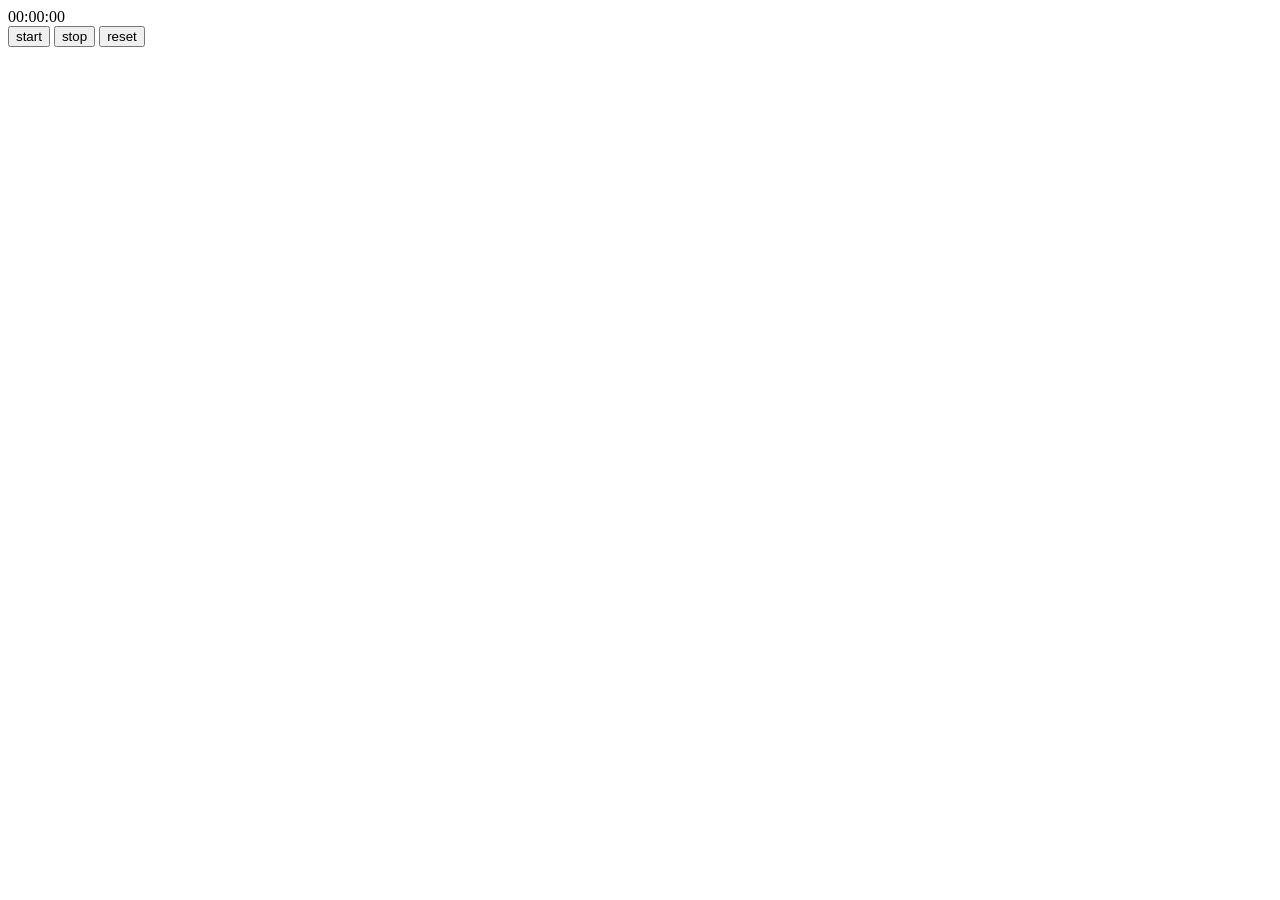
==== web.html @ 44307aca "First commit" ====
<!DOCTYPE html>
<html lang="en">
<head>
    <meta charset="UTF-8">
    <title>Connect HTML and JS</title>
    <link rel="stylesheet" href="style.css">
</head>
<body>

  <div id = 'timer'> 
    <span id = 'timedisplay'> 00:00:00 </span>
    <div class = 'button-container'> 
        <button class = 'start'> start </button>
        <button class = 'stop'> stop </button>
        <button class = 'reset'> reset </button> 
      </div>
  </div>

    <script src="Java.js"></script>
</body>
</html>
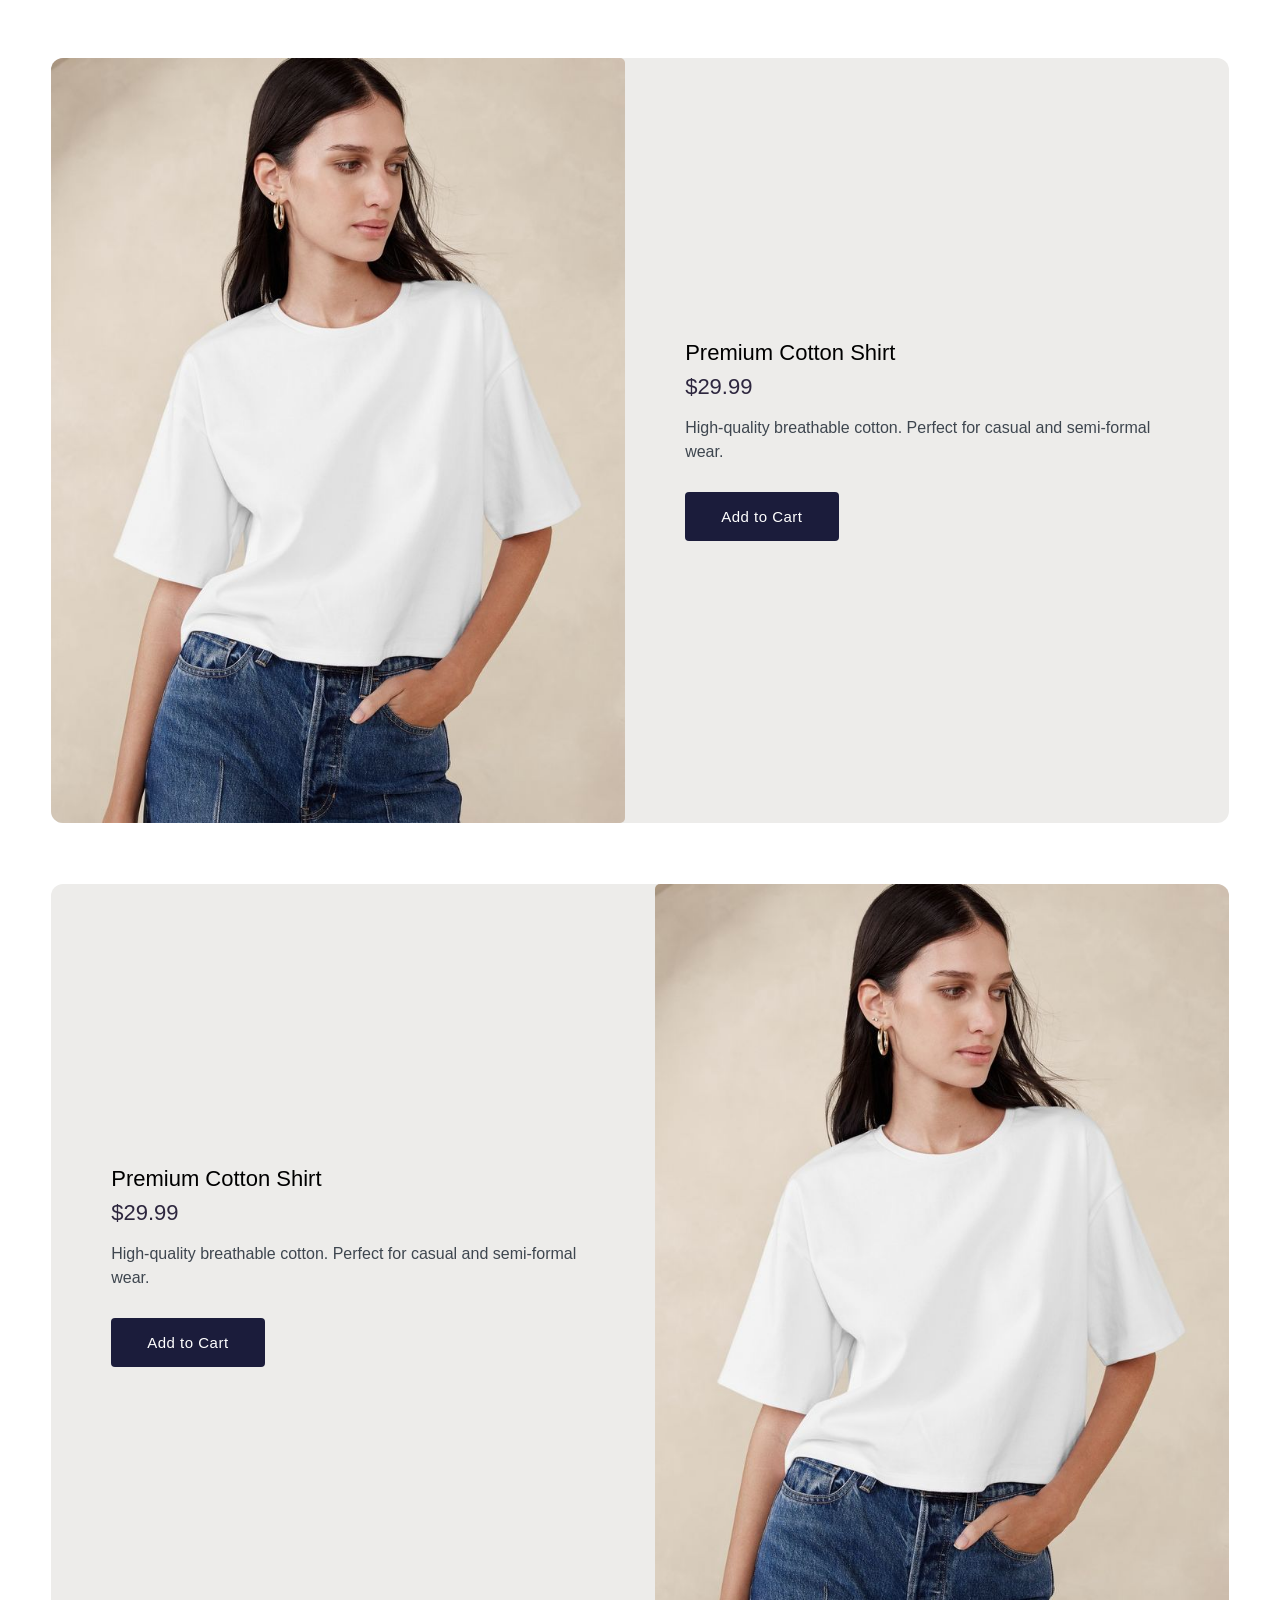
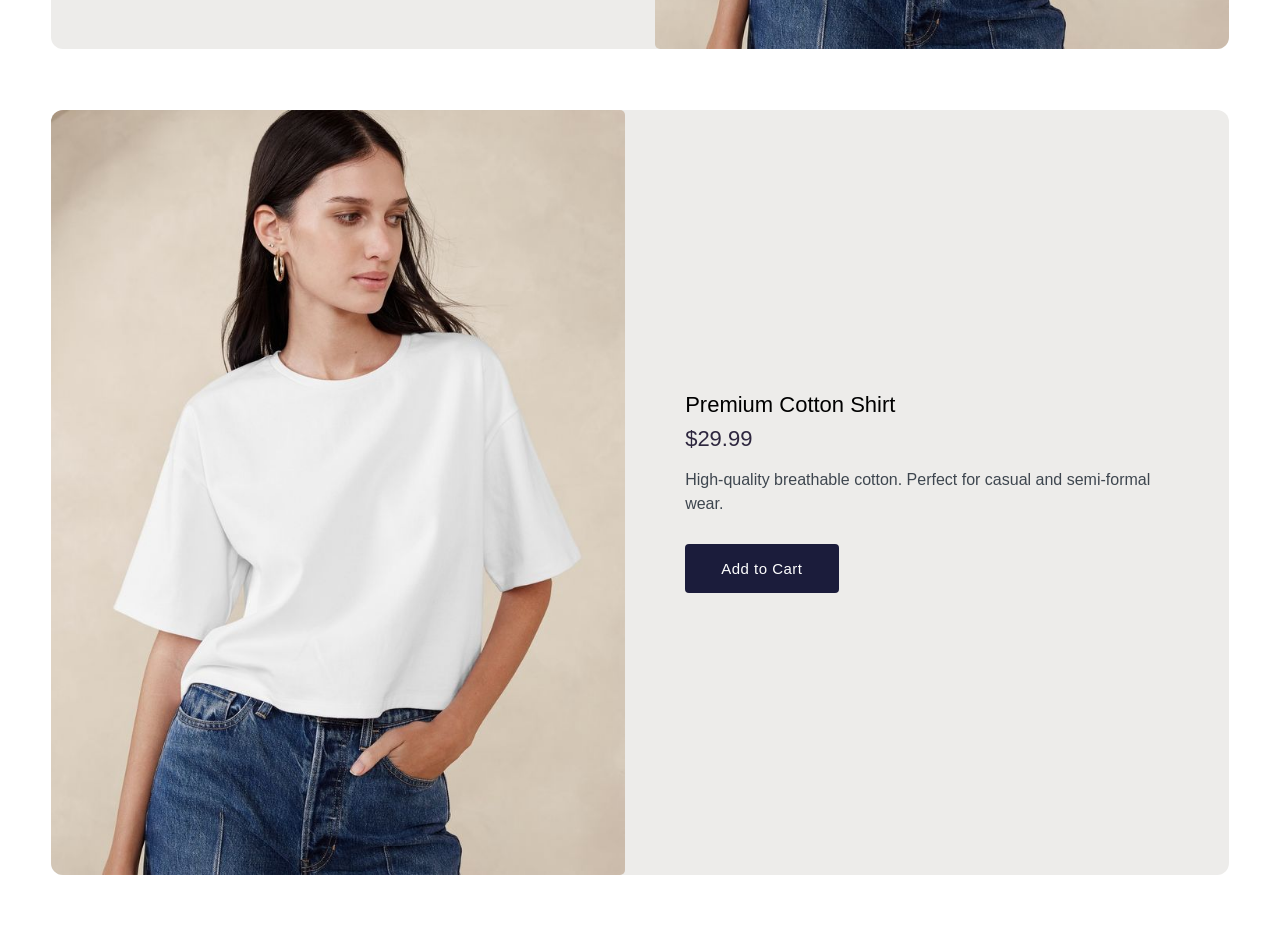
==== commit b1ac23d0: "Center product image and text" ====
--- a/web.html
+++ b/web.html
@@ -1,21 +1,46 @@
 <!DOCTYPE html>
-<html lang="en">
+<html>
 <head>
-    <meta charset="UTF-8">
-    <title>Connect HTML and JS</title>
-    <link rel="stylesheet" href="style.css">
+  <title>Product Page</title>
+  <link rel="stylesheet" href="styles.css">
 </head>
 <body>
 
-  <div id = 'timer'> 
-    <span id = 'timedisplay'> 00:00:00 </span>
-    <div class = 'button-container'> 
-        <button class = 'start'> start </button>
-        <button class = 'stop'> stop </button>
-        <button class = 'reset'> reset </button> 
-      </div>
+  <div class="product-card">
+    <img src="Heavy Cotton Boxy Crop T-Shirt _ Banana Republic.jpeg" alt="Product Image">
+    <div class="product-details">
+      <h2>Premium Cotton Shirt</h2>
+      <p class="price">$29.99</p>
+      <p class="description">
+        High-quality breathable cotton. Perfect for casual and semi-formal wear.
+      </p>
+      <button class="buy-btn">Add to Cart</button>
+    </div>
   </div>
 
-    <script src="Java.js"></script>
+  <div class="product-card">
+    <img src="Heavy Cotton Boxy Crop T-Shirt _ Banana Republic.jpeg" alt="Product Image">
+    <div class="product-details">
+      <h2>Premium Cotton Shirt</h2>
+      <p class="price">$29.99</p>
+      <p class="description">
+        High-quality breathable cotton. Perfect for casual and semi-formal wear.
+      </p>
+      <button class="buy-btn">Add to Cart</button>
+    </div>
+  </div>
+
+  <div class="product-card">
+    <img src="Heavy Cotton Boxy Crop T-Shirt _ Banana Republic.jpeg" alt="Product Image">
+    <div class="product-details">
+      <h2>Premium Cotton Shirt</h2>
+      <p class="price">$29.99</p>
+      <p class="description">
+        High-quality breathable cotton. Perfect for casual and semi-formal wear.
+      </p>
+      <button class="buy-btn">Add to Cart</button>
+    </div>
+  </div>
+
 </body>
 </html>
--- a/styles.css
+++ b/styles.css
@@ -0,0 +1,139 @@
+
+@import url('https://fonts.cdnfonts.com/css/neue-haas-grotesk-display-pro');
+
+:root {
+  --color-bg: #ffffff;
+  --color-card-bg: rgb(237, 236, 234);
+  --color-text-price: hsl(257, 24%, 20%);
+  --color-text-desc: #3e464f;
+  --color-btn-bg: #1b1c3b;
+  --color-btn-text: #ffffff;
+  --color-btn-hover-bg: #f4f2f1;
+  --color-btn-hover-text: rgb(43, 34, 34);
+
+  --space-xs: 8px;
+  --space-sm: 16px;
+  --space-md: 24px;
+  --space-lg: 28px;
+  --space-xl: 40px;
+
+  --radius-sm: 4px;
+  --radius-md: 5px;
+  --radius-lg: 12px;
+
+  --fw-light: 300;
+  --fw-regular: 500;
+
+  --transition-fast: 0.2s;
+}
+
+* {
+  font-family: 'Neue Haas Grotesk Display Pro', sans-serif;
+}
+
+body {
+  margin: 0;
+  padding: var(--space-xl);
+  background: var(--color-bg);
+  display: flex;
+  flex-direction: column;
+  align-items: center;
+  gap: 25px;
+}
+
+.product-card {
+  display: flex;
+  align-items: center;
+  width: 92vw;
+  height: 85vh;
+  margin: 2vh auto;
+  background: var(--color-card-bg);
+  border-radius: var(--radius-lg);
+  overflow: hidden;
+}
+
+.product-card:nth-child(even) {
+  flex-direction: row-reverse;
+}
+
+.product-card img {
+  width: 50%;
+  height: 100%;
+  object-fit: cover;
+  border-radius: var(--radius-md);
+}
+
+/* ---- Product details block ---- */
+.product-details {
+  width: 50%;
+  padding: var(--space-xl) 60px;
+  display: flex;
+  flex-direction: column;
+  justify-content: center;
+}
+
+.product-details h2 {
+  margin: 0 0 var(--space-xs);
+  font-size: 22px;
+  font-weight: var(--fw-regular);
+}
+
+.price {
+  margin: 0 0 var(--space-sm);
+  font-size: 22px;
+  font-weight: var(--fw-light);
+  color: var(--color-text-price);
+}
+
+.description {
+  margin: 0 0 var(--space-lg);
+  color: var(--color-text-desc);
+  font-weight: var(--fw-light);
+  line-height: 1.5;
+}
+
+.buy-btn {
+  padding: var(--space-sm) 36px;
+  border: none;
+  border-radius: var(--radius-sm);
+  background: var(--color-btn-bg);
+  color: var(--color-btn-text);
+  font-size: 15px;
+  font-weight: var(--fw-light);
+  letter-spacing: 0.5px;
+  cursor: pointer;
+  transition: background var(--transition-fast), color var(--transition-fast),
+    transform var(--transition-fast);
+  align-self: flex-start;
+}
+
+.buy-btn:hover {
+  color: var(--color-btn-hover-text);
+  background: var(--color-btn-hover-bg);
+  transform: scale(1.02);
+}
+
+@media (max-width: 768px) {
+  .product-card {
+    flex-direction: column;
+    height: auto;
+    width: 95vw;
+  }
+
+  .product-card img,
+  .product-details {
+    width: 100%;
+  }
+
+  .product-card img {
+    height: 380px;
+  }
+
+  .product-details {
+    padding: var(--space-md);
+  }
+
+  .buy-btn {
+    width: 100%;
+  }
+}
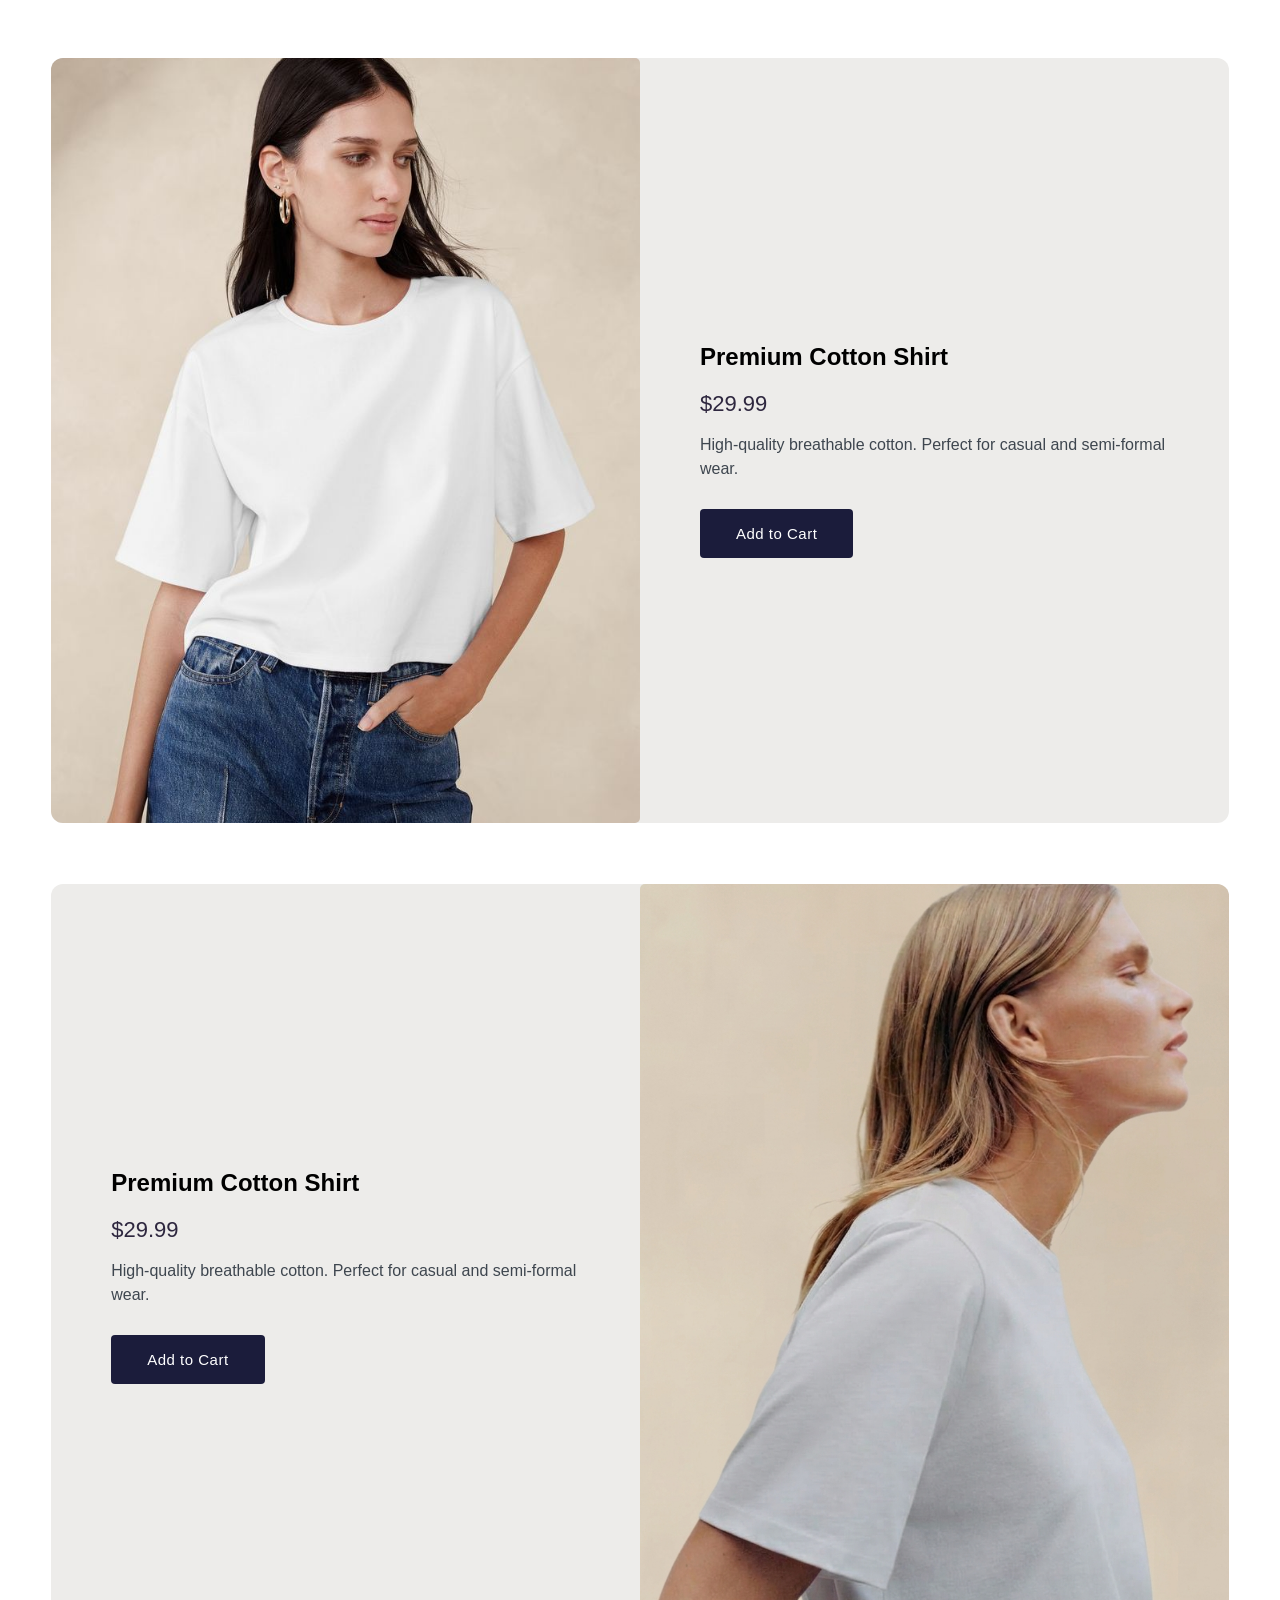
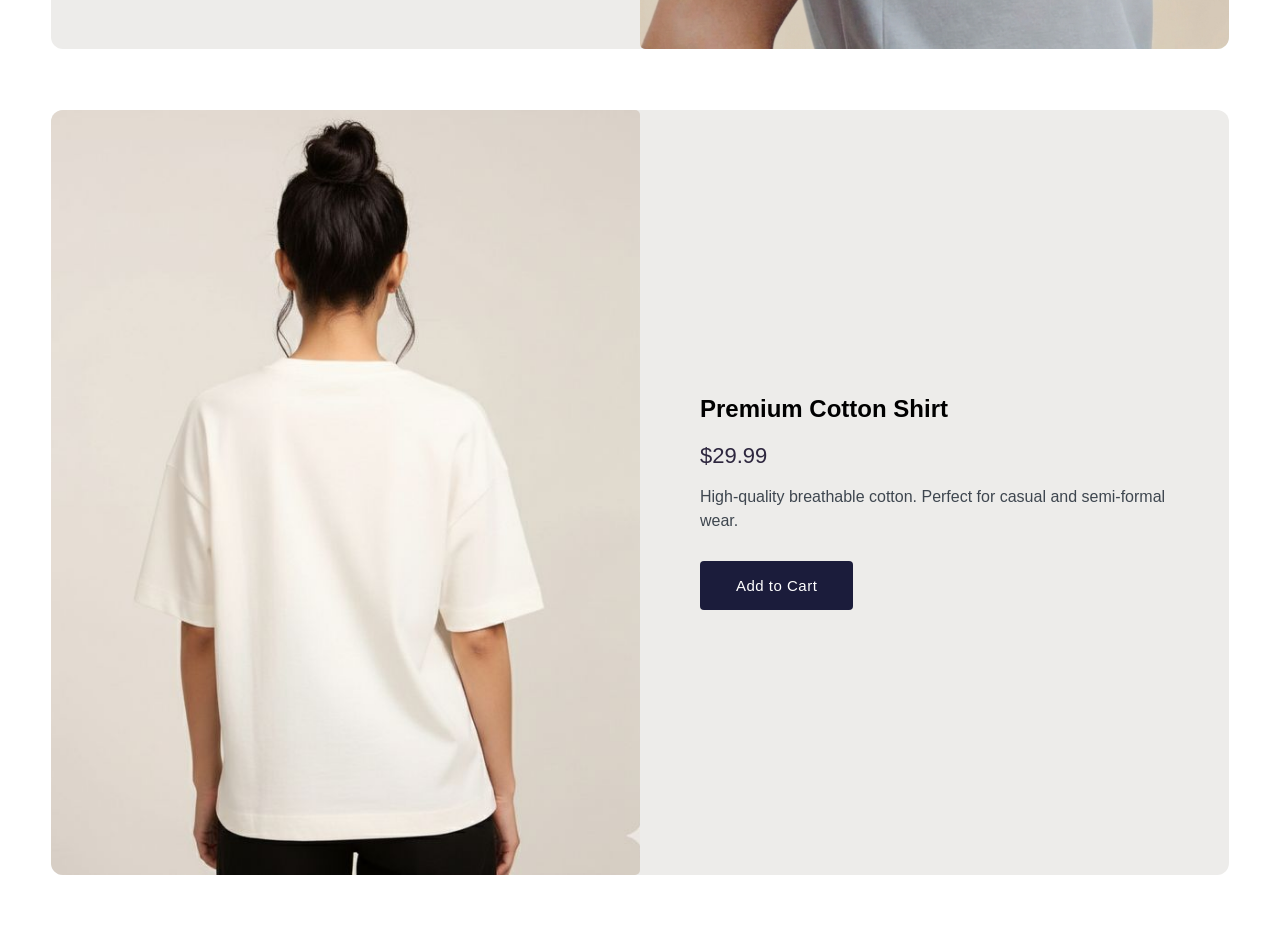
==== commit 609633a7: "Your descriptive update message" ====
--- a/web.html
+++ b/web.html
@@ -19,7 +19,7 @@
   </div>
 
   <div class="product-card">
-    <img src="Heavy Cotton Boxy Crop T-Shirt _ Banana Republic.jpeg" alt="Product Image">
+    <img src="beige-ish.jpeg" alt="Product Image">
     <div class="product-details">
       <h2>Premium Cotton Shirt</h2>
       <p class="price">$29.99</p>
@@ -31,7 +31,7 @@
   </div>
 
   <div class="product-card">
-    <img src="Heavy Cotton Boxy Crop T-Shirt _ Banana Republic.jpeg" alt="Product Image">
+    <img src="shsnsn.jpeg" alt="Product Image">
     <div class="product-details">
       <h2>Premium Cotton Shirt</h2>
       <p class="price">$29.99</p>
--- a/styles.css
+++ b/styles.css
@@ -1,54 +1,27 @@
-
-@import url('https://fonts.cdnfonts.com/css/neue-haas-grotesk-display-pro');
-
-:root {
-  --color-bg: #ffffff;
-  --color-card-bg: rgb(237, 236, 234);
-  --color-text-price: hsl(257, 24%, 20%);
-  --color-text-desc: #3e464f;
-  --color-btn-bg: #1b1c3b;
-  --color-btn-text: #ffffff;
-  --color-btn-hover-bg: #f4f2f1;
-  --color-btn-hover-text: rgb(43, 34, 34);
-
-  --space-xs: 8px;
-  --space-sm: 16px;
-  --space-md: 24px;
-  --space-lg: 28px;
-  --space-xl: 40px;
-
-  --radius-sm: 4px;
-  --radius-md: 5px;
-  --radius-lg: 12px;
-
-  --fw-light: 300;
-  --fw-regular: 500;
-
-  --transition-fast: 0.2s;
-}
-
 * {
+  box-sizing: border-box;
   font-family: 'Neue Haas Grotesk Display Pro', sans-serif;
 }
 
 body {
   margin: 0;
-  padding: var(--space-xl);
-  background: var(--color-bg);
+  padding: 40px;
+  background: #ffffff;
   display: flex;
   flex-direction: column;
   align-items: center;
   gap: 25px;
 }
 
+/* Product Card Component */
 .product-card {
   display: flex;
   align-items: center;
-  width: 92vw;
-  height: 85vh;
+  width: 92vw;          
+  height: 85vh;         
   margin: 2vh auto;
-  background: var(--color-card-bg);
-  border-radius: var(--radius-lg);
+  background: rgb(237, 236, 234);
+  border-radius: 12px;    
   overflow: hidden;
 }
 
@@ -60,59 +33,64 @@
   width: 50%;
   height: 100%;
   object-fit: cover;
-  border-radius: var(--radius-md);
+  border-radius: 5px;
 }
 
-/* ---- Product details block ---- */
+/* Product Details Component */
 .product-details {
-  width: 50%;
-  padding: var(--space-xl) 60px;
+  width: 50%;             
+  padding: 40px 60px;     
   display: flex;
   flex-direction: column;
-  justify-content: center;
+  justify-content: center; 
 }
 
-.product-details h2 {
-  margin: 0 0 var(--space-xs);
+.product-title {
+  margin: 0 0 8px;
   font-size: 22px;
-  font-weight: var(--fw-regular);
+  font-weight: 500;
+}
+
+/* Grouped shared styles */
+.price,
+.description,
+.buy-btn {
+  font-weight: 300;
 }
 
 .price {
-  margin: 0 0 var(--space-sm);
-  font-size: 22px;
-  font-weight: var(--fw-light);
-  color: var(--color-text-price);
+  margin: 0 0 16px;
+  font-size: 22px;    
+  color: hsl(257, 24%, 20%);
 }
 
 .description {
-  margin: 0 0 var(--space-lg);
-  color: var(--color-text-desc);
-  font-weight: var(--fw-light);
+  margin: 0 0 28px;
+  color: #3e464f;
   line-height: 1.5;
 }
 
+/* Button & Hover State */
 .buy-btn {
-  padding: var(--space-sm) 36px;
+  padding: 16px 36px;
   border: none;
-  border-radius: var(--radius-sm);
-  background: var(--color-btn-bg);
-  color: var(--color-btn-text);
+  border-radius: 4px;
+  background: #1b1c3b;
+  color: rgb(255, 255, 255);
   font-size: 15px;
-  font-weight: var(--fw-light);
   letter-spacing: 0.5px;
   cursor: pointer;
-  transition: background var(--transition-fast), color var(--transition-fast),
-    transform var(--transition-fast);
+  transition: 0.2s;
   align-self: flex-start;
 }
 
 .buy-btn:hover {
-  color: var(--color-btn-hover-text);
-  background: var(--color-btn-hover-bg);
+  color: rgb(43, 34, 34);
+  background: #f4f2f1;
   transform: scale(1.02);
 }
 
+/* Responsiveness */
 @media (max-width: 768px) {
   .product-card {
     flex-direction: column;
@@ -130,7 +108,7 @@
   }
 
   .product-details {
-    padding: var(--space-md);
+    padding: 24px;
   }
 
   .buy-btn {
